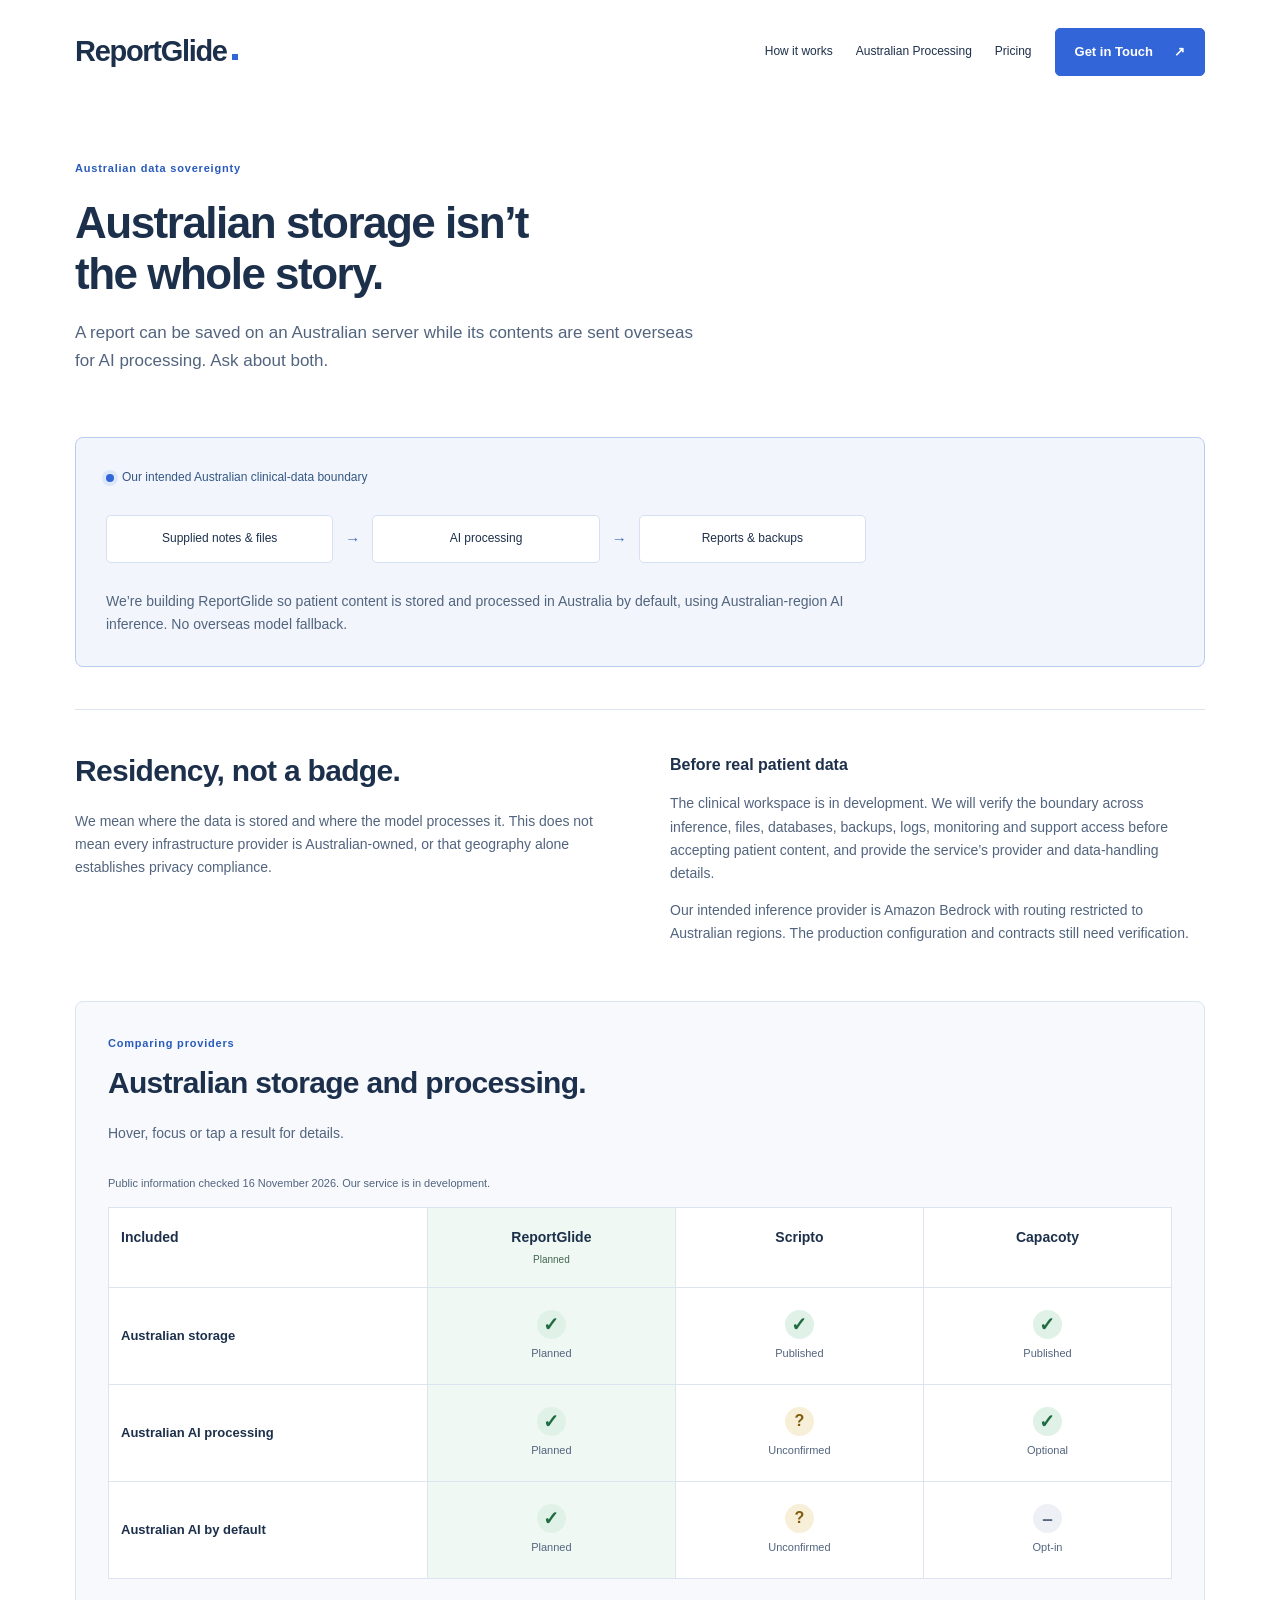
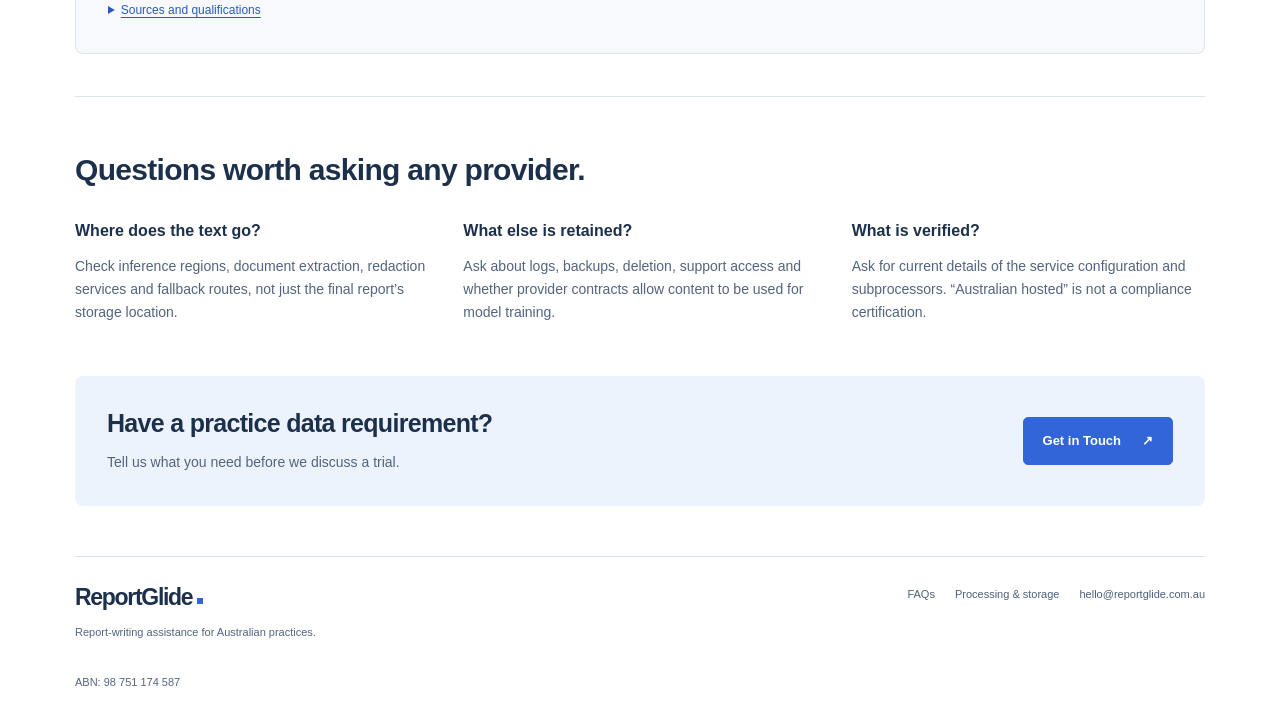
==== australian-processing/index.html @ 0d1e5e09 "Initial site" ====
<!doctype html>
<html lang="en-AU">
<head>
  <meta charset="utf-8">
  <meta name="viewport" content="width=device-width, initial-scale=1">
  <meta name="description" content="Australian hosting is not the same as Australian AI processing. Understand our intended clinical-data boundary and compare published provider approaches.">
  <meta name="referrer" content="strict-origin-when-cross-origin">
  <meta http-equiv="Content-Security-Policy" content="default-src 'self'; script-src 'self'; style-src 'self'; img-src 'self'; font-src 'self'; connect-src 'none'; form-action 'self' https://gcfacepaintingform.kaiser.lol; base-uri 'none'; object-src 'none'">
  <meta property="og:type" content="website">
  <meta property="og:locale" content="en_AU">
  <meta property="og:site_name" content="ReportGlide">
  <meta property="og:title" content="Australian AI processing and storage | ReportGlide">
  <meta property="og:description" content="Australian hosting is not the same as Australian AI processing. Understand our intended clinical-data boundary and compare published provider approaches.">
  <meta property="og:url" content="https://reportglide.com.au/australian-processing/">
  <meta property="og:image" content="https://reportglide.com.au/assets/session.jpg">
  <meta property="og:image:alt" content="Two women talking across a table in a naturally lit room">
  <meta name="twitter:card" content="summary_large_image">
  <title>Australian AI processing and storage | ReportGlide</title>
  <link rel="canonical" href="https://notelva.com.au/australian-processing/">
  <link rel="icon" href="/assets/favicon.svg" type="image/svg+xml">
  <link rel="stylesheet" href="/assets/site.css">
  <script src="/assets/site.js" defer></script>
</head>
<body>
  <a class="skip-link" href="#main">Skip to content</a>
  <div class="container">
    <header class="nav">
      <a class="logo" href="/" aria-label="ReportGlide home">ReportGlide</a>
      <button class="menu-toggle" type="button" aria-expanded="false" aria-controls="navigation" hidden>Menu</button>
      <nav class="navlinks" id="navigation" aria-label="Main navigation">
        <a href="/#how">How it works</a>
        <a href="/australian-processing/">Australian Processing</a>
        <a href="/#pricing">Pricing</a>
        <a class="button" href="/#contact">Get in Touch <span aria-hidden="true">&#8599;</span></a>
      </nav>
    </header>
    <main id="main">
      <section class="text-hero"><div class="label">Australian data sovereignty</div><h1>Australian storage isn’t<br>the whole story.</h1><p>A report can be saved on an Australian server while its contents are sent overseas for AI processing. Ask about both.</p></section>
<section class="boundary-section"><div class="boundary-label"><span class="location-dot" aria-hidden="true"></span> Our intended Australian clinical-data boundary</div><div class="boundary-flow"><span>Supplied notes &amp; files</span><span class="flow-arrow" aria-hidden="true">&#8594;</span><span>AI processing</span><span class="flow-arrow" aria-hidden="true">&#8594;</span><span>Reports &amp; backups</span></div><p>We’re building ReportGlide so patient content is stored and processed in Australia by default, using Australian-region AI inference. No overseas model fallback.</p></section>
<section class="page-section split-copy"><div><h2>Residency, not a badge.</h2><p>We mean where the data is stored and where the model processes it. This does not mean every infrastructure provider is Australian-owned, or that geography alone establishes privacy compliance.</p></div><div><h3>Before real patient data</h3><p>The clinical workspace is in development. We will verify the boundary across inference, files, databases, backups, logs, monitoring and support access before accepting patient content, and provide the service’s provider and data-handling details.</p><p>Our intended inference provider is Amazon Bedrock with routing restricted to Australian regions. The production configuration and contracts still need verification.</p></div></section>
<section class="comparison-section">
  <div class="label">Comparing providers</div><h2>Australian storage and processing.</h2>
  <p class="comparison-help">Hover, focus or tap a result for details.</p>
  <table class="comparison-table">
    <caption>Public information checked 16 November 2026. Our service is in development.</caption>
    <thead><tr><th scope="col">Included</th><th scope="col">ReportGlide<span class="provider-note">Planned</span></th><th scope="col">Scripto</th><th scope="col">Capacoty</th></tr></thead>
    <tbody>
      <tr>
        <th scope="row">Australian storage</th>
        <td><span class="comparison-cell"><button class="comparison-status status-yes" type="button" aria-label="ReportGlide: Australian storage, planned" aria-describedby="our-storage" aria-expanded="false"><span class="status-mark" aria-hidden="true">&#10003;</span><span>Planned</span></button><span class="comparison-tooltip" id="our-storage" role="tooltip" hidden>Australian storage is part of our intended clinical-data boundary. Clinical service not yet available.</span></span></td>
        <td><span class="comparison-cell"><button class="comparison-status status-yes" type="button" aria-label="Scripto: Australian storage, published" aria-describedby="scripto-storage" aria-expanded="false"><span class="status-mark" aria-hidden="true">&#10003;</span><span>Published</span></button><span class="comparison-tooltip" id="scripto-storage" role="tooltip" hidden>Scripto describes Australian hosting and storage in its privacy and security material.</span></span></td>
        <td><span class="comparison-cell"><button class="comparison-status status-yes" type="button" aria-label="Capacoty: Australian storage, published" aria-describedby="capacoty-storage" aria-expanded="false"><span class="status-mark" aria-hidden="true">&#10003;</span><span>Published</span></button><span class="comparison-tooltip" id="capacoty-storage" role="tooltip" hidden>Capacoty describes storage of drafts and account data in Sydney.</span></span></td>
      </tr>
      <tr>
        <th scope="row">Australian AI processing</th>
        <td><span class="comparison-cell"><button class="comparison-status status-yes" type="button" aria-label="ReportGlide: Australian AI processing, planned" aria-describedby="our-inference" aria-expanded="false"><span class="status-mark" aria-hidden="true">&#10003;</span><span>Planned</span></button><span class="comparison-tooltip" id="our-inference" role="tooltip" hidden>We intend to use Australian-region AI inference, with no overseas fallback. Production configuration and contracts still need verification.</span></span></td>
        <td><span class="comparison-cell"><button class="comparison-status status-unknown" type="button" aria-label="Scripto: Australian AI processing not confirmed" aria-describedby="scripto-inference" aria-expanded="false"><span class="status-mark" aria-hidden="true">?</span><span>Unconfirmed</span></button><span class="comparison-tooltip" id="scripto-inference" role="tooltip" hidden>Scripto describes PII redaction before OpenAI processing. The cited material does not establish an Australian-only inference commitment. This is not proof of overseas processing.</span></span></td>
        <td><span class="comparison-cell"><button class="comparison-status status-yes" type="button" aria-label="Capacoty: Australian AI processing available as an option" aria-describedby="capacoty-inference" aria-expanded="false"><span class="status-mark" aria-hidden="true">&#10003;</span><span>Optional</span></button><span class="comparison-tooltip" id="capacoty-inference" role="tooltip" hidden>Capacoty offers an optional onshore Bedrock mode using Sydney and Melbourne. Its published guidance says Ask Capacoty is disabled in that mode.</span></span></td>
      </tr>
      <tr>
        <th scope="row">Australian AI by default</th>
        <td><span class="comparison-cell"><button class="comparison-status status-yes" type="button" aria-label="ReportGlide: Australian AI by default, planned" aria-describedby="our-default" aria-expanded="false"><span class="status-mark" aria-hidden="true">&#10003;</span><span>Planned</span></button><span class="comparison-tooltip" id="our-default" role="tooltip" hidden>Australian inference is the intended default for our clinical service, not a setting practices need to enable.</span></span></td>
        <td><span class="comparison-cell"><button class="comparison-status status-unknown" type="button" aria-label="Scripto: Australian AI by default not confirmed" aria-describedby="scripto-default" aria-expanded="false"><span class="status-mark" aria-hidden="true">?</span><span>Unconfirmed</span></button><span class="comparison-tooltip" id="scripto-default" role="tooltip" hidden>The cited Scripto material does not confirm Australian-only inference by default.</span></span></td>
        <td><span class="comparison-cell"><button class="comparison-status status-optional" type="button" aria-label="Capacoty: Australian AI processing requires opting in" aria-describedby="capacoty-default" aria-expanded="false"><span class="status-mark" aria-hidden="true">&ndash;</span><span>Opt-in</span></button><span class="comparison-tooltip" id="capacoty-default" role="tooltip" hidden>Capacoty describes US Anthropic processing by default. Practices can enable its onshore processing switch.</span></span></td>
      </tr>
    </tbody>
  </table>
  <details class="comparison-sources"><summary>Sources and qualifications</summary><p><a href="https://www.scriptoai.com.au/privacy_and_security">Scripto privacy &amp; security</a> · <a href="https://www.scriptoai.com.au/privacy-policy">Scripto privacy policy</a> · <a href="https://capacoty.app/resources/australian-privacy-principles/">Capacoty Australian Privacy Principles</a></p><p>Plans and policies can change. A missing published guarantee is not proof of overseas processing. Our checks describe intended capabilities, not a verified live service.</p></details>
  <noscript><p class="small">Result details require JavaScript. Expand “Sources and qualifications” for the original provider policies.</p></noscript>
</section>
<section class="page-section"><h2>Questions worth asking any provider.</h2><div class="three-columns"><div><h3>Where does the text go?</h3><p>Check inference regions, document extraction, redaction services and fallback routes, not just the final report’s storage location.</p></div><div><h3>What else is retained?</h3><p>Ask about logs, backups, deletion, support access and whether provider contracts allow content to be used for model training.</p></div><div><h3>What is verified?</h3><p>Ask for current details of the service configuration and subprocessors. “Australian hosted” is not a compliance certification.</p></div></div></section>
<section class="page-cta"><div><h2>Have a practice data requirement?</h2><p>Tell us what you need before we discuss a trial.</p></div><a class="button" href="/#contact">Get in Touch <span aria-hidden="true">&#8599;</span></a></section>

    </main>
    <footer class="footer">
      <div><a class="logo" href="/" aria-label="ReportGlide home">ReportGlide</a><p>Report-writing assistance for Australian practices.</p></div>
      <div class="footer-links"><a href="/faq/">FAQs</a><a href="/australian-processing/">Processing &amp; storage</a><a href="mailto:hello@reportglide.com.au">hello@reportglide.com.au</a></div>
      <p class="footer-abn">ABN: 98 751 174 587</p>
    </footer>
  </div>
</body>
</html>
---- assets/site.css ----
:root {
  --ink: #1d304b;
  --blue: #3265d8;
  --soft: #edf3fd;
  --line: #dce4ef;
  --muted: #52647e;
}
* { box-sizing: border-box; }
[hidden] { display: none !important; }
html { scroll-padding-top: 24px; }
body { margin: 0; color: var(--ink); background: #fff; font: 15px/1.65 Arial, Helvetica, sans-serif; }
a { color: inherit; text-decoration: none; }
button, input, select, textarea { font: inherit; }
button, summary { cursor: pointer; }
a:focus-visible, button:focus-visible, input:focus-visible, select:focus-visible, textarea:focus-visible, summary:focus-visible, [tabindex]:focus-visible { outline: 3px solid #ba7012; outline-offset: 4px; }
.skip-link { position: absolute; top: -100px; left: 20px; z-index: 3; background: white; padding: 10px 20px; border: 2px solid var(--blue); }
.skip-link:focus { top: 10px; }
.container { max-width: 1220px; margin: auto; padding: 0 45px; }
.nav { min-height: 104px; display: flex; align-items: center; justify-content: space-between; gap: 20px; position: relative; }
.logo { font-size: 29px; font-weight: 750; letter-spacing: -1.3px; white-space: nowrap; line-height: 1.1; }
.logo::after { content: ""; display: inline-block; width: 6px; height: 6px; background: var(--blue); margin-left: 5px; margin-bottom: 1px; }
.navlinks { display: flex; align-items: center; gap: 23px; font-size: 12px; }
.navlinks > a:not(.button):hover, .footer a:not(.logo):hover { text-decoration: underline; text-underline-offset: 4px; }
.button { display: inline-flex; align-items: center; justify-content: center; gap: 21px; border-radius: 5px; padding: 12px 19px; background: var(--blue); color: white; border: 1px solid var(--blue); font-size: 13px; font-weight: 600; white-space: nowrap; cursor: pointer; }
.button:hover { background: #2453bc; }
.button:disabled { background: #e4eaf3; color: #536780; border-color: #c8d3e2; cursor: not-allowed; }
.menu-toggle { background: white; color: var(--ink); border: 1px solid var(--line); padding: 9px 14px; border-radius: 5px; }
.hero { display: grid; grid-template-columns: 42% 58%; min-height: 510px; align-items: center; padding: 22px 0 42px; }
.hero-copy { padding: 10px 49px 20px 0; }
.label { font-size: 11px; letter-spacing: .8px; font-weight: 600; color: #285aba; }
h1 { font-size: 43px; letter-spacing: -1.5px; line-height: 1.16; font-weight: 600; margin: 20px 0; }
h2 { font-size: 30px; line-height: 1.25; letter-spacing: -.7px; font-weight: 600; margin: 12px 0 20px; }
h3 { font-size: 16px; font-weight: 600; margin: 0 0 10px; }
p { color: var(--muted); }
.hero p { font-size: 15px; max-width: 350px; margin: 0 0 26px; line-height: 1.8; }
.small, .hero .small { font-size: 12px; color: var(--muted); line-height: 1.7; }
.hero .small { margin: 16px 0 0; font-size: 11px; }
.hero-photo { height: 480px; position: relative; min-width: 0; }
.hero-photo img { width: 100%; height: 100%; object-fit: cover; object-position: 58% 50%; border-radius: 8px 8px 70px 8px; }
.photo-caption { position: absolute; bottom: 22px; left: -24px; max-width: 285px; padding: 16px 20px; background: #fff; border: 1px solid var(--line); box-shadow: 0 10px 30px #1c36571a; border-radius: 6px; font-size: 12px; line-height: 1.5; }
.photo-caption strong { display: block; font-weight: 600; }
.photo-caption span { color: var(--muted); font-size: 11px; }
.tiny-squares { display: flex; gap: 4px; margin-bottom: 9px; }
.tiny-squares i { width: 5px; height: 5px; background: var(--blue); }
.tiny-squares i:nth-child(2) { opacity: .6; }
.tiny-squares i:nth-child(3) { opacity: .3; }
.facts { display: flex; justify-content: space-between; gap: 25px; border-top: 1px solid var(--line); border-bottom: 1px solid var(--line); padding: 19px 0; color: #526984; font-size: 12px; }
.facts span { display: flex; align-items: center; gap: 9px; }
.facts svg { width: 17px; height: 17px; flex-shrink: 0; stroke: var(--blue); fill: none; stroke-width: 1.5; }
.sovereignty { display: grid; grid-template-columns: .9fr 1.1fr; gap: 70px; padding: 58px 0 0; align-items: center; }
.sovereignty h2 { font-size: 31px; margin-top: 13px; }
.sovereignty p { font-size: 14px; }
.text-link { color: #285aba; font-size: 13px; font-weight: 600; text-decoration: underline; text-underline-offset: 4px; }
.text-link span { display: inline-block; margin-left: 8px; }
.sovereign-card { padding: 27px 28px 20px; border-radius: 8px; border: 1px solid #b9cdec; background: linear-gradient(130deg, #f8faff, #edf3fd); }
.boundary-label { font-size: 12px; color: #335783; display: flex; align-items: center; gap: 8px; }
.location-dot { display: inline-block; width: 8px; height: 8px; border-radius: 50%; background: var(--blue); box-shadow: 0 0 0 4px #dce7fa; flex-shrink: 0; }
.boundary-flow { display: flex; align-items: center; gap: 12px; margin: 27px 0; }
.boundary-flow > span:not(.flow-arrow) { background: white; padding: 13px 10px; border: 1px solid #d5e0f2; border-radius: 5px; font-size: 12px; text-align: center; flex: 1; }
.flow-arrow { color: #426db4; }
.sovereign-card .small { font-size: 11px; }
.workflow { margin: 55px 0 60px; padding: 36px 36px 27px; background: #f2f6fc; border: 1px solid #e4ebf6; border-radius: 9px; }
.section-top { display: flex; justify-content: space-between; gap: 35px; align-items: center; }
.section-top h2 { margin-top: 0; font-size: 27px; }
.section-top p { max-width: 370px; color: var(--muted); font-size: 13px; margin: 0; }
.flow { display: block; width: 100%; height: auto; margin: 15px 0 8px; }
.flow.mobile { display: none; }
.flow text { font-family: Arial, Helvetica, sans-serif; }
.routes { fill: none; stroke: #b7c9e8; stroke-width: 2; }
.signal { fill: none; stroke: var(--blue); stroke-width: 2.5; stroke-dasharray: 6 180; animation: travel 4s linear 1; }
@keyframes travel { to { stroke-dashoffset: -372; } }
@media (prefers-reduced-motion: reduce) { .signal { animation: none; stroke-dasharray: none; opacity: .5; } }
.workflow-steps { display: grid; grid-template-columns: repeat(3, 1fr); gap: 25px; margin-top: 18px; }
.workflow-steps span { color: #345b99; font-size: 12px; font-weight: 600; }
.workflow-steps p { font-size: 12px; margin: 7px 0 0; }
.people { display: grid; grid-template-columns: 1fr 1fr; gap: 40px; align-items: center; margin: 0 0 60px; }
.people-photo { height: 350px; border-radius: 8px; overflow: hidden; }
.people-photo img { width: 100%; height: 100%; object-fit: cover; object-position: center; }
.people-copy { padding: 0 20px; }
.people-copy p { font-size: 14px; max-width: 390px; }
.people-copy .small { font-size: 12px; }
.profession-links { display: flex; gap: 9px; margin: 23px 0; flex-wrap: wrap; }
.profession-links a { background: var(--soft); border: 1px solid #d7e3f7; border-radius: 5px; padding: 10px 14px; color: #345a96; font-size: 12px; }
.profession-links a:hover { border-color: var(--blue); }
.profession-links span { margin-left: 7px; }
.pricing-section { display: grid; grid-template-columns: .9fr 1.1fr; gap: 70px; border-top: 1px solid var(--line); padding: 45px 0; align-items: center; }
.pricing-section > div > p { font-size: 14px; max-width: 390px; }
.price-card { padding: 28px 30px; background: white; border: 1px solid var(--line); border-top: 3px solid var(--blue); border-radius: 8px; box-shadow: 0 6px 24px #1d304b08; }
.price-heading { display: flex; align-items: center; justify-content: space-between; gap: 20px; }
.price-heading p { text-align: right; font-size: 12px; line-height: 1.5; margin: 0; }
.price { font-size: 42px; font-weight: 600; letter-spacing: -1.5px; line-height: 1.2; }
.price small { font-size: 13px; font-weight: 400; letter-spacing: 0; color: var(--muted); }
.price-card > p.allowance-label { font-size: 11px; margin: 24px 0 5px; color: var(--muted); }
.report-estimates { margin: 0; padding: 0; }
.report-estimates > div { display: flex; align-items: center; justify-content: space-between; gap: 20px; padding: 9px 0; }
.report-estimates strong { font-size: 21px; line-height: 1.3; letter-spacing: -.4px; white-space: nowrap; color: var(--ink); font-weight: 600; }
.report-estimates div span { font-size: 13px; color: var(--ink); }
.estimate-or { display: block; font-size: 10px; color: var(--muted); line-height: 1; }
.price-card > p.metered-note { font-size: 11px; margin: 17px 0 20px; }
.price-card > .button { width: 100%; }
.faq { border-top: 1px solid var(--line); padding: 38px 0 50px; }
.faq details { border-bottom: 1px solid var(--line); padding: 16px 0; max-width: 850px; }
.faq summary { font-size: 14px; font-weight: 600; padding-right: 20px; }
.faq details p { font-size: 14px; margin: 13px 0 0; max-width: 750px; }
.faq a, .comparison-section .small a { text-decoration: underline; color: #285aba; text-underline-offset: 3px; }
.faq-page { border-top: 0; padding-top: 0; }
.contact-section { display: grid; grid-template-columns: .8fr 1.2fr; gap: 65px; border-top: 1px solid var(--line); padding: 47px 0 60px; }
.contact-intro p { font-size: 14px; max-width: 335px; margin-bottom: 25px; }
.contact-intro .small { font-size: 12px; }
.contact-panel { min-width: 0; }
.form-grid { display: grid; grid-template-columns: 1fr 1fr; gap: 17px; margin-bottom: 18px; }
label { display: block; font-size: 12px; font-weight: 600; margin-bottom: 6px; }
label span { color: var(--muted); font-weight: 400; }
input, select, textarea { width: 100%; min-width: 0; border: 1px solid #b6c5d9; border-radius: 5px; padding: 10px 12px; font-size: 14px; color: var(--ink); background: white; }
input, select { min-height: 44px; }
textarea { resize: vertical; }
textarea::placeholder { color: #65748b; opacity: 1; }
.form-status { font-size: 12px; margin: 12px 0; }
.contact-panel button[type="submit"] { margin-top: 16px; }
.form-status:empty { display: none; }
.result { padding: 18px; border: 1px solid #a9bfdf; border-radius: 6px; background: var(--soft); font-size: 14px; margin-bottom: 22px; overflow-wrap: anywhere; }
.result[data-state="invalid"], .result[data-state="rate-limited"], .result[data-state="saved-email-failed"], .result[data-state="failed"] { background: #fff6ec; border-color: #d7b688; }
.footer { border-top: 1px solid var(--line); padding: 28px 0 35px; display: grid; grid-template-columns: 1fr 1fr; gap: 20px; font-size: 11px; }
.footer .logo { font-size: 23px; }
.footer p { margin: 12px 0 0; font-size: 11px; }
.footer-links { display: flex; flex-wrap: wrap; gap: 12px 20px; justify-content: flex-end; align-content: start; color: #4b617c; }
.footer-abn { grid-column: 1 / -1; }
.text-hero { padding: 55px 0 40px; max-width: 830px; }
.text-hero h1 { font-size: 44px; }
.text-hero > p { font-size: 17px; max-width: 640px; }
.text-hero .button { margin-top: 15px; }
.page-section { padding: 42px 0; border-top: 1px solid var(--line); }
.three-columns { display: grid; grid-template-columns: repeat(3, 1fr); gap: 35px; margin-top: 30px; }
.three-columns p { font-size: 14px; margin: 0; }
.example-section { background: #f2f6fc; padding: 32px; border: 1px solid #e4ebf6; border-radius: 9px; margin: 10px 0 42px; }
.example-grid { display: grid; grid-template-columns: 1fr 1fr; gap: 25px; }
.example-grid > div { background: white; border: 1px solid var(--line); border-radius: 5px; padding: 20px; }
.example-grid h3 { font-size: 12px; color: #345b99; }
.example-grid p { font-size: 14px; margin: 0; }
.example-section > .small { margin: 18px 0 0; }
.split-copy { display: grid; grid-template-columns: 1fr 1fr; gap: 60px; }
.split-copy h2 { margin-top: 0; }
.split-copy p { font-size: 14px; }
.page-cta { display: flex; gap: 30px; align-items: center; justify-content: space-between; padding: 32px; background: var(--soft); border-radius: 8px; margin: 10px 0 50px; }
.page-cta h2 { font-size: 25px; margin: 0 0 12px; }
.page-cta p { font-size: 14px; margin: 0; }
.boundary-section { padding: 30px; border: 1px solid #b9cdec; border-radius: 8px; background: #f2f6fc; margin: 5px 0 42px; }
.boundary-section .boundary-flow { max-width: 760px; }
.boundary-section p { font-size: 14px; max-width: 800px; margin-bottom: 0; }
.comparison-section { background: #f7f9fd; padding: 32px; border: 1px solid var(--line); border-radius: 8px; margin-bottom: 42px; }
.comparison-section > p { font-size: 14px; }
.comparison-section > p.small { font-size: 12px; }
.table-scroll { overflow-x: auto; }
table { width: 100%; min-width: 590px; border-collapse: collapse; text-align: left; font-size: 13px; }
caption { text-align: left; color: var(--muted); font-size: 11px; padding: 15px 0; }
th, td { padding: 16px; border: 1px solid var(--line); vertical-align: top; }
th { font-weight: 600; background: #edf3fd; }
td { color: var(--muted); background: white; }
th:first-child { width: 16%; }
th:nth-child(2) { width: 24%; }
.comparison-table { min-width: 0; table-layout: fixed; }
.comparison-table th:first-child { width: 30%; }
.comparison-table th:nth-child(2) { width: auto; }
.comparison-table th, .comparison-table td { padding: 18px 12px; }
.comparison-table thead th:not(:first-child), .comparison-table td { text-align: center; }
.comparison-table thead th { background: white; font-size: 14px; }
.comparison-table tbody th { background: white; vertical-align: middle; font-size: 13px; }
.comparison-table tr > :nth-child(2) { background: #f0f8f3; }
.provider-note { display: block; font-size: 10px; font-weight: 400; color: #426650; margin-top: 3px; }
.comparison-cell { display: inline-block; width: 100%; }
.comparison-status { display: flex; flex-direction: column; align-items: center; gap: 5px; width: 100%; padding: 4px 0; border: 0; background: transparent; color: var(--muted); font-size: 11px; }
.status-mark { display: inline-flex; align-items: center; justify-content: center; width: 29px; height: 29px; border-radius: 50%; font-size: 19px; line-height: 1; font-weight: 600; }
.status-yes .status-mark { background: #e0f2e7; color: #216b41; }
.status-unknown .status-mark { background: #f8efd9; color: #805c0f; font-size: 16px; }
.status-optional .status-mark { background: #edf0f5; color: #58677e; }
.comparison-status:hover .status-mark, .comparison-status[aria-expanded="true"] .status-mark { outline: 1px solid currentColor; outline-offset: 3px; }
.comparison-tooltip { position: fixed; z-index: 10; width: min(280px, calc(100vw - 32px)); padding: 14px 16px; background: #1d304b; color: white; border-radius: 7px; box-shadow: 0 7px 25px #1d304b30; font-size: 12px; font-weight: 400; line-height: 1.65; text-align: left; }
.comparison-sources { margin-top: 22px; color: var(--muted); font-size: 12px; }
.comparison-sources summary { width: fit-content; color: #285aba; text-decoration: underline; text-underline-offset: 3px; }
.comparison-sources p { max-width: 800px; }
.comparison-sources a { color: #285aba; text-decoration: underline; }
@media (min-width: 1450px) {
  .hero-photo { height: 510px; }
  .hero { padding-top: 30px; }
}
@media (max-width: 1050px) {
  .navlinks { gap: 15px; font-size: 11px; }
  .navlinks .button { font-size: 12px; padding: 10px 13px; }
  .sovereignty, .pricing-section { gap: 35px; }
  .boundary-flow { gap: 7px; }
  .boundary-flow > span:not(.flow-arrow) { padding: 10px 7px; }
  .contact-section { gap: 35px; }
}
@media (max-width: 850px) {
  .container { padding: 0 25px; }
  .hero-copy { padding-right: 25px; }
  h1 { font-size: 35px; }
  .hero-photo { height: 430px; }
  .photo-caption { left: -10px; max-width: 240px; }
  .workflow { padding: 25px 20px; }
  .people { gap: 20px; }
  .people-copy { padding: 0 5px; }
  .facts { gap: 12px; font-size: 11px; }
  .sovereignty, .pricing-section { grid-template-columns: 1fr 1fr; gap: 25px; }
  .boundary-flow { flex-wrap: wrap; }
  .boundary-flow > span:not(.flow-arrow) { flex-basis: 100%; }
  .flow-arrow { width: 100%; text-align: center; transform: rotate(90deg); }
  .sovereign-card { padding: 22px; }
  .three-columns { gap: 20px; }
  .contact-section { grid-template-columns: .7fr 1.3fr; gap: 25px; }
}
@media (max-width: 760px) {
  .nav { min-height: 82px; flex-wrap: wrap; padding: 22px 0; }
  .navlinks { width: 100%; flex-wrap: wrap; justify-content: flex-start; font-size: 13px; gap: 18px 25px; padding-top: 15px; }
  .menu-toggle:not([hidden]) ~ .navlinks { display: none; }
  .menu-toggle[aria-expanded="true"] ~ .navlinks { display: flex; }
  .menu-toggle { display: inline-block; }
  .navlinks a { padding: 6px 0; }
  .navlinks .button { padding: 10px 15px; }
  .contact-section { grid-template-columns: 1fr; gap: 15px; }
  .contact-intro p { max-width: 540px; }
  .contact-intro h2 br { display: none; }
}
@media (max-width: 620px) {
  .container { padding: 0 22px; }
  .logo { font-size: 25px; }
  .hero { grid-template-columns: 1fr; padding: 12px 0 35px; gap: 25px; }
  .hero-copy { padding: 0; }
  .hero h1 { font-size: 36px; max-width: 340px; margin: 14px 0 18px; }
  .hero p { max-width: 100%; font-size: 14px; margin-bottom: 20px; }
  .hero-photo { height: 330px; margin: 0 0 12px; }
  .hero-photo img { border-radius: 7px 7px 45px 7px; }
  .photo-caption { left: 12px; right: 12px; bottom: 15px; padding: 12px 15px; }
  .facts { flex-wrap: wrap; gap: 12px 20px; padding: 17px 0; font-size: 12px; }
  .facts span:last-child { width: 100%; }
  h2 { font-size: 26px; }
  .sovereignty { grid-template-columns: 1fr; padding-top: 35px; gap: 20px; }
  .sovereignty h2 { font-size: 28px; }
  .boundary-flow > span:not(.flow-arrow) { flex-basis: auto; }
  .flow-arrow { width: auto; transform: none; }
  .boundary-flow { flex-wrap: nowrap; gap: 5px; }
  .boundary-flow > span:not(.flow-arrow) { padding: 10px 6px; font-size: 11px; }
  .workflow { margin: 35px 0; padding: 24px 16px; }
  .section-top { display: block; }
  .section-top h2 { font-size: 24px; margin-bottom: 10px; }
  .section-top p { font-size: 13px; }
  .flow:not(.mobile) { display: none; }
  .flow.mobile { display: block; margin: 20px 0; }
  .workflow-steps { grid-template-columns: 1fr; gap: 15px; }
  .workflow-steps p { margin: 3px 0 0; }
  .people { grid-template-columns: 1fr; gap: 25px; margin-bottom: 35px; }
  .people-photo { height: 270px; }
  .people-copy { padding: 0; }
  .pricing-section { grid-template-columns: 1fr; padding: 30px 0; gap: 15px; }
  .price-card { padding: 22px; }
  .price { font-size: 38px; }
  .report-estimates > div { gap: 12px; }
  .contact-section { padding: 35px 0; }
  .form-grid { grid-template-columns: 1fr; gap: 18px; }
  input, select, textarea { font-size: 16px; }
  .footer { grid-template-columns: 1fr; gap: 18px; }
  .footer-links { justify-content: flex-start; }
  .footer p { margin-top: 8px; }
  .text-hero { padding: 30px 0; }
  .text-hero h1 { font-size: 35px; }
  .text-hero h1 br { display: none; }
  .text-hero > p { font-size: 15px; }
  .page-section { padding: 30px 0; }
  .three-columns, .example-grid, .split-copy { grid-template-columns: 1fr; gap: 25px; }
  .example-section { padding: 23px 18px; margin-bottom: 30px; }
  .example-grid { gap: 15px; }
  .page-cta { flex-direction: column; align-items: flex-start; padding: 24px; margin-bottom: 35px; gap: 20px; }
  .page-cta h2 { font-size: 23px; }
  .boundary-section, .comparison-section { padding: 22px 18px; margin-bottom: 30px; }
  .comparison-table th, .comparison-table td { padding: 14px 3px; }
  .comparison-table thead th { font-size: 10px; letter-spacing: -.3px; }
  .comparison-table tbody th { font-size: 11px; padding-left: 7px; }
  .comparison-status { font-size: 10px; }
  .comparison-table caption { font-size: 10px; }
  .boundary-section .boundary-flow { flex-direction: column; }
  .boundary-section .boundary-flow > span:not(.flow-arrow) { width: 100%; flex: auto; }
  .boundary-section .flow-arrow { transform: rotate(90deg); }
}
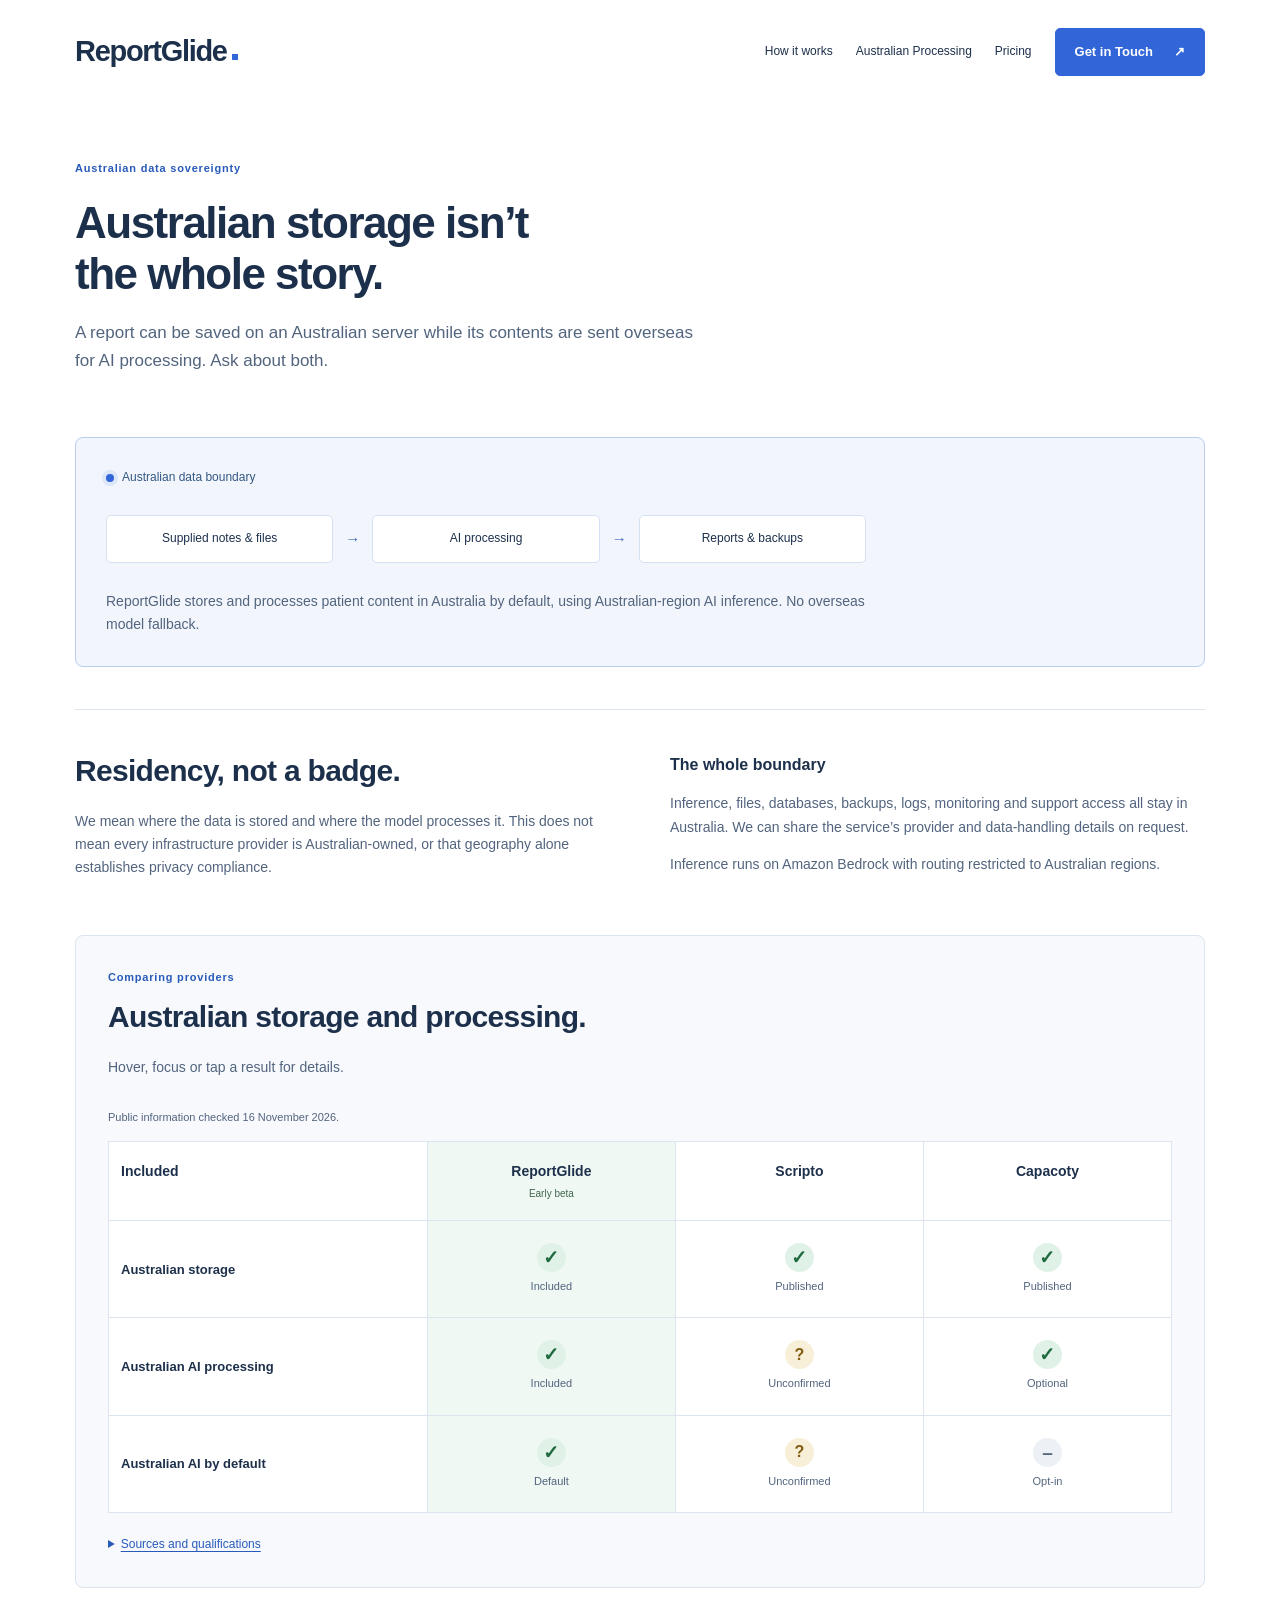
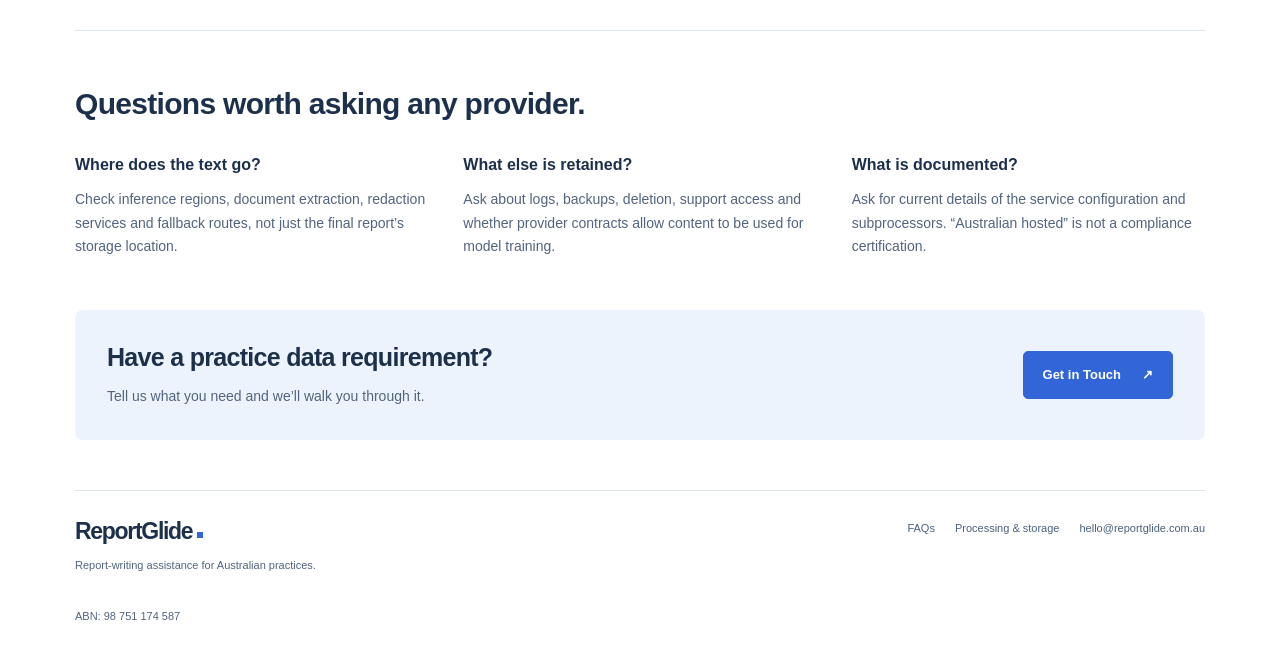
==== commit 5b0483c3: "Mobile layout pass; present-tense comparison copy" ====
--- a/australian-processing/index.html
+++ b/australian-processing/index.html
@@ -3,14 +3,14 @@
 <head>
   <meta charset="utf-8">
   <meta name="viewport" content="width=device-width, initial-scale=1">
-  <meta name="description" content="Australian hosting is not the same as Australian AI processing. Understand our intended clinical-data boundary and compare published provider approaches.">
+  <meta name="description" content="Australian hosting is not the same as Australian AI processing. Understand our clinical-data boundary and compare published provider approaches.">
   <meta name="referrer" content="strict-origin-when-cross-origin">
   <meta http-equiv="Content-Security-Policy" content="default-src 'self'; script-src 'self'; style-src 'self'; img-src 'self'; font-src 'self'; connect-src 'none'; form-action 'self' https://gcfacepaintingform.kaiser.lol; base-uri 'none'; object-src 'none'">
   <meta property="og:type" content="website">
   <meta property="og:locale" content="en_AU">
   <meta property="og:site_name" content="ReportGlide">
   <meta property="og:title" content="Australian AI processing and storage | ReportGlide">
-  <meta property="og:description" content="Australian hosting is not the same as Australian AI processing. Understand our intended clinical-data boundary and compare published provider approaches.">
+  <meta property="og:description" content="Australian hosting is not the same as Australian AI processing. Understand our clinical-data boundary and compare published provider approaches.">
   <meta property="og:url" content="https://reportglide.com.au/australian-processing/">
   <meta property="og:image" content="https://reportglide.com.au/assets/session.jpg">
   <meta property="og:image:alt" content="Two women talking across a table in a naturally lit room">
@@ -35,41 +35,41 @@
       </nav>
     </header>
     <main id="main">
-      <section class="text-hero"><div class="label">Australian data sovereignty</div><h1>Australian storage isn’t<br>the whole story.</h1><p>A report can be saved on an Australian server while its contents are sent overseas for AI processing. Ask about both.</p></section>
-<section class="boundary-section"><div class="boundary-label"><span class="location-dot" aria-hidden="true"></span> Our intended Australian clinical-data boundary</div><div class="boundary-flow"><span>Supplied notes &amp; files</span><span class="flow-arrow" aria-hidden="true">&#8594;</span><span>AI processing</span><span class="flow-arrow" aria-hidden="true">&#8594;</span><span>Reports &amp; backups</span></div><p>We’re building ReportGlide so patient content is stored and processed in Australia by default, using Australian-region AI inference. No overseas model fallback.</p></section>
-<section class="page-section split-copy"><div><h2>Residency, not a badge.</h2><p>We mean where the data is stored and where the model processes it. This does not mean every infrastructure provider is Australian-owned, or that geography alone establishes privacy compliance.</p></div><div><h3>Before real patient data</h3><p>The clinical workspace is in development. We will verify the boundary across inference, files, databases, backups, logs, monitoring and support access before accepting patient content, and provide the service’s provider and data-handling details.</p><p>Our intended inference provider is Amazon Bedrock with routing restricted to Australian regions. The production configuration and contracts still need verification.</p></div></section>
+      <section class="text-hero"><div class="label">Australian data sovereignty</div><h1>Australian storage isn’t <br>the whole story.</h1><p>A report can be saved on an Australian server while its contents are sent overseas for AI processing. Ask about both.</p></section>
+<section class="boundary-section"><div class="boundary-label"><span class="location-dot" aria-hidden="true"></span> Australian data boundary</div><div class="boundary-flow"><span>Supplied notes &amp; files</span><span class="flow-arrow" aria-hidden="true">&#8594;</span><span>AI processing</span><span class="flow-arrow" aria-hidden="true">&#8594;</span><span>Reports &amp; backups</span></div><p>ReportGlide stores and processes patient content in Australia by default, using Australian-region AI inference. No overseas model fallback.</p></section>
+<section class="page-section split-copy"><div><h2>Residency, not a badge.</h2><p>We mean where the data is stored and where the model processes it. This does not mean every infrastructure provider is Australian-owned, or that geography alone establishes privacy compliance.</p></div><div><h3>The whole boundary</h3><p>Inference, files, databases, backups, logs, monitoring and support access all stay in Australia. We can share the service’s provider and data-handling details on request.</p><p>Inference runs on Amazon Bedrock with routing restricted to Australian regions.</p></div></section>
 <section class="comparison-section">
   <div class="label">Comparing providers</div><h2>Australian storage and processing.</h2>
   <p class="comparison-help">Hover, focus or tap a result for details.</p>
   <table class="comparison-table">
-    <caption>Public information checked 16 November 2026. Our service is in development.</caption>
-    <thead><tr><th scope="col">Included</th><th scope="col">ReportGlide<span class="provider-note">Planned</span></th><th scope="col">Scripto</th><th scope="col">Capacoty</th></tr></thead>
+    <caption>Public information checked 16 November 2026.</caption>
+    <thead><tr><th scope="col">Included</th><th scope="col">ReportGlide<span class="provider-note">Early beta</span></th><th scope="col">Scripto</th><th scope="col">Capacoty</th></tr></thead>
     <tbody>
       <tr>
         <th scope="row">Australian storage</th>
-        <td><span class="comparison-cell"><button class="comparison-status status-yes" type="button" aria-label="ReportGlide: Australian storage, planned" aria-describedby="our-storage" aria-expanded="false"><span class="status-mark" aria-hidden="true">&#10003;</span><span>Planned</span></button><span class="comparison-tooltip" id="our-storage" role="tooltip" hidden>Australian storage is part of our intended clinical-data boundary. Clinical service not yet available.</span></span></td>
-        <td><span class="comparison-cell"><button class="comparison-status status-yes" type="button" aria-label="Scripto: Australian storage, published" aria-describedby="scripto-storage" aria-expanded="false"><span class="status-mark" aria-hidden="true">&#10003;</span><span>Published</span></button><span class="comparison-tooltip" id="scripto-storage" role="tooltip" hidden>Scripto describes Australian hosting and storage in its privacy and security material.</span></span></td>
-        <td><span class="comparison-cell"><button class="comparison-status status-yes" type="button" aria-label="Capacoty: Australian storage, published" aria-describedby="capacoty-storage" aria-expanded="false"><span class="status-mark" aria-hidden="true">&#10003;</span><span>Published</span></button><span class="comparison-tooltip" id="capacoty-storage" role="tooltip" hidden>Capacoty describes storage of drafts and account data in Sydney.</span></span></td>
+        <td data-label="ReportGlide"><span class="comparison-cell"><button class="comparison-status status-yes" type="button" aria-label="ReportGlide: Australian storage, included" aria-describedby="our-storage" aria-expanded="false"><span class="status-mark" aria-hidden="true">&#10003;</span><span>Included</span></button><span class="comparison-tooltip" id="our-storage" role="tooltip" hidden>Reports, files and backups are stored in Australia.</span></span></td>
+        <td data-label="Scripto"><span class="comparison-cell"><button class="comparison-status status-yes" type="button" aria-label="Scripto: Australian storage, published" aria-describedby="scripto-storage" aria-expanded="false"><span class="status-mark" aria-hidden="true">&#10003;</span><span>Published</span></button><span class="comparison-tooltip" id="scripto-storage" role="tooltip" hidden>Scripto describes Australian hosting and storage in its privacy and security material.</span></span></td>
+        <td data-label="Capacoty"><span class="comparison-cell"><button class="comparison-status status-yes" type="button" aria-label="Capacoty: Australian storage, published" aria-describedby="capacoty-storage" aria-expanded="false"><span class="status-mark" aria-hidden="true">&#10003;</span><span>Published</span></button><span class="comparison-tooltip" id="capacoty-storage" role="tooltip" hidden>Capacoty describes storage of drafts and account data in Sydney.</span></span></td>
       </tr>
       <tr>
         <th scope="row">Australian AI processing</th>
-        <td><span class="comparison-cell"><button class="comparison-status status-yes" type="button" aria-label="ReportGlide: Australian AI processing, planned" aria-describedby="our-inference" aria-expanded="false"><span class="status-mark" aria-hidden="true">&#10003;</span><span>Planned</span></button><span class="comparison-tooltip" id="our-inference" role="tooltip" hidden>We intend to use Australian-region AI inference, with no overseas fallback. Production configuration and contracts still need verification.</span></span></td>
-        <td><span class="comparison-cell"><button class="comparison-status status-unknown" type="button" aria-label="Scripto: Australian AI processing not confirmed" aria-describedby="scripto-inference" aria-expanded="false"><span class="status-mark" aria-hidden="true">?</span><span>Unconfirmed</span></button><span class="comparison-tooltip" id="scripto-inference" role="tooltip" hidden>Scripto describes PII redaction before OpenAI processing. The cited material does not establish an Australian-only inference commitment. This is not proof of overseas processing.</span></span></td>
-        <td><span class="comparison-cell"><button class="comparison-status status-yes" type="button" aria-label="Capacoty: Australian AI processing available as an option" aria-describedby="capacoty-inference" aria-expanded="false"><span class="status-mark" aria-hidden="true">&#10003;</span><span>Optional</span></button><span class="comparison-tooltip" id="capacoty-inference" role="tooltip" hidden>Capacoty offers an optional onshore Bedrock mode using Sydney and Melbourne. Its published guidance says Ask Capacoty is disabled in that mode.</span></span></td>
+        <td data-label="ReportGlide"><span class="comparison-cell"><button class="comparison-status status-yes" type="button" aria-label="ReportGlide: Australian AI processing, included" aria-describedby="our-inference" aria-expanded="false"><span class="status-mark" aria-hidden="true">&#10003;</span><span>Included</span></button><span class="comparison-tooltip" id="our-inference" role="tooltip" hidden>AI inference runs in Australian regions, with no overseas fallback.</span></span></td>
+        <td data-label="Scripto"><span class="comparison-cell"><button class="comparison-status status-unknown" type="button" aria-label="Scripto: Australian AI processing not confirmed" aria-describedby="scripto-inference" aria-expanded="false"><span class="status-mark" aria-hidden="true">?</span><span>Unconfirmed</span></button><span class="comparison-tooltip" id="scripto-inference" role="tooltip" hidden>Scripto describes PII redaction before OpenAI processing. The cited material does not establish an Australian-only inference commitment. This is not proof of overseas processing.</span></span></td>
+        <td data-label="Capacoty"><span class="comparison-cell"><button class="comparison-status status-yes" type="button" aria-label="Capacoty: Australian AI processing available as an option" aria-describedby="capacoty-inference" aria-expanded="false"><span class="status-mark" aria-hidden="true">&#10003;</span><span>Optional</span></button><span class="comparison-tooltip" id="capacoty-inference" role="tooltip" hidden>Capacoty offers an optional onshore Bedrock mode using Sydney and Melbourne. Its published guidance says Ask Capacoty is disabled in that mode.</span></span></td>
       </tr>
       <tr>
         <th scope="row">Australian AI by default</th>
-        <td><span class="comparison-cell"><button class="comparison-status status-yes" type="button" aria-label="ReportGlide: Australian AI by default, planned" aria-describedby="our-default" aria-expanded="false"><span class="status-mark" aria-hidden="true">&#10003;</span><span>Planned</span></button><span class="comparison-tooltip" id="our-default" role="tooltip" hidden>Australian inference is the intended default for our clinical service, not a setting practices need to enable.</span></span></td>
-        <td><span class="comparison-cell"><button class="comparison-status status-unknown" type="button" aria-label="Scripto: Australian AI by default not confirmed" aria-describedby="scripto-default" aria-expanded="false"><span class="status-mark" aria-hidden="true">?</span><span>Unconfirmed</span></button><span class="comparison-tooltip" id="scripto-default" role="tooltip" hidden>The cited Scripto material does not confirm Australian-only inference by default.</span></span></td>
-        <td><span class="comparison-cell"><button class="comparison-status status-optional" type="button" aria-label="Capacoty: Australian AI processing requires opting in" aria-describedby="capacoty-default" aria-expanded="false"><span class="status-mark" aria-hidden="true">&ndash;</span><span>Opt-in</span></button><span class="comparison-tooltip" id="capacoty-default" role="tooltip" hidden>Capacoty describes US Anthropic processing by default. Practices can enable its onshore processing switch.</span></span></td>
+        <td data-label="ReportGlide"><span class="comparison-cell"><button class="comparison-status status-yes" type="button" aria-label="ReportGlide: Australian AI by default" aria-describedby="our-default" aria-expanded="false"><span class="status-mark" aria-hidden="true">&#10003;</span><span>Default</span></button><span class="comparison-tooltip" id="our-default" role="tooltip" hidden>Australian inference is the standard, not a setting practices need to enable.</span></span></td>
+        <td data-label="Scripto"><span class="comparison-cell"><button class="comparison-status status-unknown" type="button" aria-label="Scripto: Australian AI by default not confirmed" aria-describedby="scripto-default" aria-expanded="false"><span class="status-mark" aria-hidden="true">?</span><span>Unconfirmed</span></button><span class="comparison-tooltip" id="scripto-default" role="tooltip" hidden>The cited Scripto material does not confirm Australian-only inference by default.</span></span></td>
+        <td data-label="Capacoty"><span class="comparison-cell"><button class="comparison-status status-optional" type="button" aria-label="Capacoty: Australian AI processing requires opting in" aria-describedby="capacoty-default" aria-expanded="false"><span class="status-mark" aria-hidden="true">&ndash;</span><span>Opt-in</span></button><span class="comparison-tooltip" id="capacoty-default" role="tooltip" hidden>Capacoty describes US Anthropic processing by default. Practices can enable its onshore processing switch.</span></span></td>
       </tr>
     </tbody>
   </table>
-  <details class="comparison-sources"><summary>Sources and qualifications</summary><p><a href="https://www.scriptoai.com.au/privacy_and_security">Scripto privacy &amp; security</a> · <a href="https://www.scriptoai.com.au/privacy-policy">Scripto privacy policy</a> · <a href="https://capacoty.app/resources/australian-privacy-principles/">Capacoty Australian Privacy Principles</a></p><p>Plans and policies can change. A missing published guarantee is not proof of overseas processing. Our checks describe intended capabilities, not a verified live service.</p></details>
+  <details class="comparison-sources"><summary>Sources and qualifications</summary><p><a href="https://www.scriptoai.com.au/privacy_and_security">Scripto privacy &amp; security</a> · <a href="https://www.scriptoai.com.au/privacy-policy">Scripto privacy policy</a> · <a href="https://capacoty.app/resources/australian-privacy-principles/">Capacoty Australian Privacy Principles</a></p><p>Plans and policies can change. A missing published guarantee is not proof of overseas processing.</p></details>
   <noscript><p class="small">Result details require JavaScript. Expand “Sources and qualifications” for the original provider policies.</p></noscript>
 </section>
-<section class="page-section"><h2>Questions worth asking any provider.</h2><div class="three-columns"><div><h3>Where does the text go?</h3><p>Check inference regions, document extraction, redaction services and fallback routes, not just the final report’s storage location.</p></div><div><h3>What else is retained?</h3><p>Ask about logs, backups, deletion, support access and whether provider contracts allow content to be used for model training.</p></div><div><h3>What is verified?</h3><p>Ask for current details of the service configuration and subprocessors. “Australian hosted” is not a compliance certification.</p></div></div></section>
-<section class="page-cta"><div><h2>Have a practice data requirement?</h2><p>Tell us what you need before we discuss a trial.</p></div><a class="button" href="/#contact">Get in Touch <span aria-hidden="true">&#8599;</span></a></section>
+<section class="page-section"><h2>Questions worth asking any provider.</h2><div class="three-columns"><div><h3>Where does the text go?</h3><p>Check inference regions, document extraction, redaction services and fallback routes, not just the final report’s storage location.</p></div><div><h3>What else is retained?</h3><p>Ask about logs, backups, deletion, support access and whether provider contracts allow content to be used for model training.</p></div><div><h3>What is documented?</h3><p>Ask for current details of the service configuration and subprocessors. “Australian hosted” is not a compliance certification.</p></div></div></section>
+<section class="page-cta"><div><h2>Have a practice data requirement?</h2><p>Tell us what you need and we’ll walk you through it.</p></div><a class="button" href="/#contact">Get in Touch <span aria-hidden="true">&#8599;</span></a></section>
 
     </main>
     <footer class="footer">
@@ -78,5 +78,6 @@
       <p class="footer-abn">ABN: 98 751 174 587</p>
     </footer>
   </div>
+  <a class="sticky-cta" href="/#contact" hidden>Get in Touch <span aria-hidden="true">&#8599;</span></a>
 </body>
 </html>
--- a/assets/site.css
+++ b/assets/site.css
@@ -281,3 +281,95 @@
   .boundary-section .boundary-flow > span:not(.flow-arrow) { width: 100%; flex: auto; }
   .boundary-section .flow-arrow { transform: rotate(90deg); }
 }
+.sticky-cta { display: none; }
+@media (max-width: 760px) {
+  .nav { min-height: 72px; padding: 14px 0; border-bottom: 1px solid var(--line); }
+  .menu-toggle { min-height: 44px; padding: 0 18px; font-size: 15px; }
+  .navlinks { padding-top: 6px; gap: 0; flex-direction: column; align-items: stretch; }
+  .navlinks a:not(.button) { padding: 15px 2px; font-size: 17px; border-top: 1px solid var(--line); }
+  .navlinks .button { margin: 10px 0 8px; padding: 15px; font-size: 16px; }
+  .sticky-cta:not([hidden]) { display: flex; align-items: center; justify-content: center; gap: 12px; position: fixed; z-index: 5; left: 14px; right: 14px; bottom: calc(14px + env(safe-area-inset-bottom)); padding: 15px; border-radius: 8px; background: var(--blue); color: #fff; font-size: 16px; font-weight: 600; box-shadow: 0 8px 24px #1d304b40; }
+  body { padding-bottom: 76px; }
+}
+@media (max-width: 620px) {
+  body { font-size: 16px; }
+  .container { padding: 0 20px; }
+  .logo { font-size: 26px; }
+  .label { font-size: 12px; }
+  h1, .hero h1, .text-hero h1 { font-size: 38px; line-height: 1.12; letter-spacing: -1.2px; max-width: none; }
+  h2, .section-top h2, .sovereignty h2 { font-size: 29px; line-height: 1.2; letter-spacing: -.8px; margin: 10px 0 16px; }
+  h3 { font-size: 18px; }
+  p, .hero p, .sovereignty p, .pricing-section > div > p, .people-copy p, .contact-intro p, .three-columns p, .split-copy p, .page-cta p, .boundary-section p, .comparison-section > p, .faq details p, .example-grid p, .section-top p { font-size: 16px; line-height: 1.65; }
+  .small, .hero .small, .comparison-section > p.small, .sovereign-card .small, .people-copy .small { font-size: 13px; }
+  .button { padding: 15px 20px; font-size: 16px; }
+  .hero { padding: 24px 0 8px; gap: 28px; }
+  .hero .button, .text-hero .button { width: 100%; }
+  .hero-photo { height: 360px; margin: 0 -20px; }
+  .hero-photo img { border-radius: 0 0 0 56px; }
+  .photo-caption { left: 20px; right: 20px; bottom: 18px; font-size: 14px; }
+  .photo-caption span { font-size: 13px; }
+  .facts { flex-direction: column; gap: 14px; padding: 22px 0; font-size: 15px; border-top: 0; }
+  .facts span, .facts span:last-child { width: auto; }
+  .facts svg { width: 22px; height: 22px; }
+  .sovereignty { padding-top: 48px; gap: 26px; }
+  .text-link { font-size: 16px; display: inline-block; padding: 8px 0; }
+  .sovereign-card { padding: 22px 18px; }
+  .boundary-label { font-size: 13px; }
+  .boundary-flow { flex-direction: column; align-items: stretch; gap: 4px; margin: 20px 0; }
+  .boundary-flow > span:not(.flow-arrow) { padding: 14px; font-size: 15px; }
+  .flow-arrow { transform: rotate(90deg); text-align: center; width: 100%; }
+  .workflow { margin: 48px -20px; padding: 36px 20px; border-radius: 0; border-left: 0; border-right: 0; }
+  .workflow-steps span { font-size: 14px; }
+  .workflow-steps p { font-size: 15px; }
+  .people { margin: 0 -20px 48px; gap: 26px; }
+  .people-photo { height: 280px; border-radius: 0; }
+  .people-copy { padding: 0 20px; }
+  .profession-links { flex-direction: column; }
+  .profession-links a { font-size: 16px; padding: 15px 16px; display: flex; justify-content: space-between; }
+  .pricing-section { padding: 44px 0; }
+  .price-heading p { font-size: 14px; }
+  .price-card > p.allowance-label { font-size: 13px; }
+  .report-estimates div span { font-size: 15px; }
+  .report-estimates strong { font-size: 24px; }
+  .estimate-or { font-size: 12px; }
+  .price-card > p.metered-note { font-size: 13px; }
+  .contact-section { padding: 44px 0 56px; }
+  label { font-size: 14px; margin-bottom: 8px; }
+  input, select { min-height: 50px; }
+  .contact-panel button[type="submit"] { width: 100%; }
+  .footer { padding: 32px 0 40px; font-size: 14px; }
+  .footer p, .footer-abn { font-size: 13px; }
+  .footer-links { flex-direction: column; gap: 4px; }
+  .footer-links a { padding: 8px 0; }
+  .text-hero { padding: 36px 0 32px; }
+  .page-section { padding: 40px 0; }
+  .example-section { margin: 8px -20px 40px; border-radius: 0; border-left: 0; border-right: 0; padding: 28px 20px; }
+  .example-grid h3 { font-size: 13px; }
+  .page-cta { padding: 28px 22px; }
+  .page-cta h2 { font-size: 26px; }
+  .page-cta .button { width: 100%; }
+  .faq summary { font-size: 17px; padding: 6px 24px 6px 0; }
+  .boundary-section { padding: 24px 18px; }
+  .comparison-section { margin: 0 -20px 40px; padding: 30px 20px; border-radius: 0; border-left: 0; border-right: 0; }
+  .comparison-table, .comparison-table tbody, .comparison-table tr, .comparison-table th, .comparison-table td { display: block; }
+  .comparison-table thead { display: none; }
+  .comparison-table caption { display: block; font-size: 13px; padding: 4px 0 14px; }
+  .comparison-table tbody { display: grid; gap: 14px; }
+  .comparison-table tr { display: grid; grid-template-columns: repeat(3, 1fr); background: #fff; border: 1px solid var(--line); border-radius: 8px; overflow: hidden; }
+  .comparison-table tbody th:first-child { width: auto; grid-column: 1 / -1; padding: 14px 16px; font-size: 16px; border: 0; border-bottom: 1px solid var(--line); background: #edf3fd; }
+  .comparison-table td { border: 0; border-left: 1px solid var(--line); padding: 12px 4px 10px; }
+  .comparison-table td:nth-child(2) { border-left: 0; }
+  .comparison-table tr > :nth-child(2) { background: #f0f8f3; }
+  .comparison-table td::before { content: attr(data-label); display: block; text-align: center; font-size: 13px; font-weight: 600; color: var(--ink); margin-bottom: 4px; }
+  .comparison-status { font-size: 13px; padding: 8px 0; min-height: 44px; }
+  .status-mark { width: 34px; height: 34px; }
+  .comparison-help::after { content: ""; }
+  .comparison-tooltip { font-size: 14px; }
+  .comparison-sources { font-size: 14px; }
+  .comparison-sources summary { padding: 8px 0; }
+}
+@media (max-width: 360px) {
+  h1, .hero h1, .text-hero h1 { font-size: 33px; }
+  h2, .section-top h2, .sovereignty h2 { font-size: 26px; }
+}
+@media (max-width: 900px) { .contact-intro h2 br { display: none; } }
